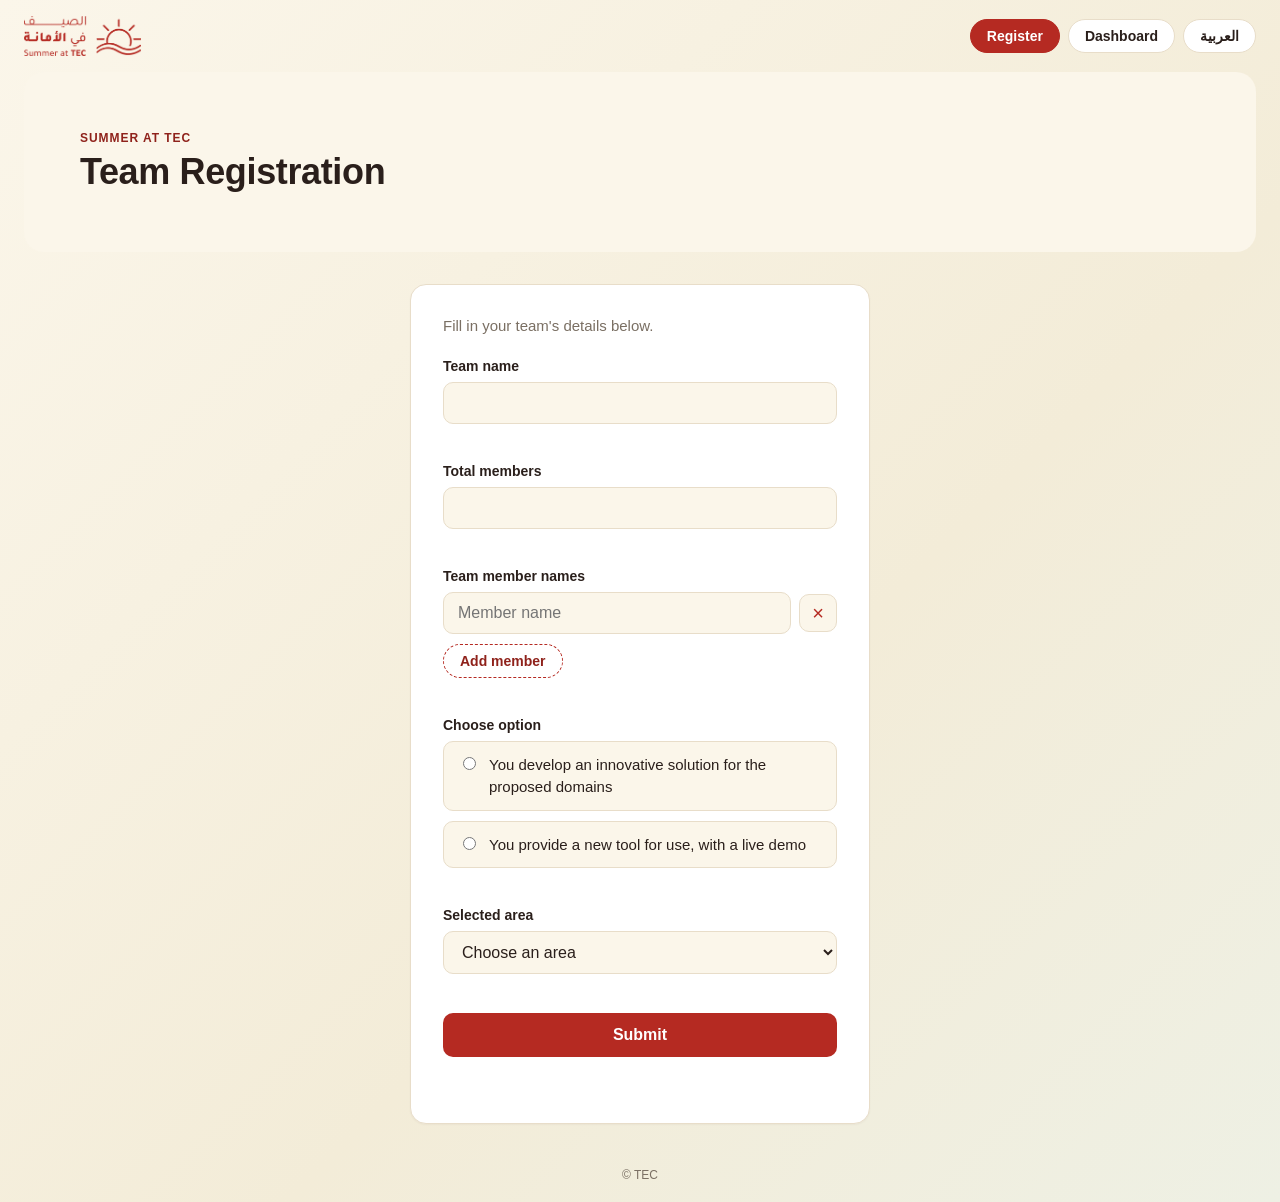
==== index.html @ 9ca66bed "Switch backend from GitHub Issues to Supabase - Form inserts a row via the Supabase REST API using t" ====
<!doctype html>
<html lang="en" dir="ltr">
<head>
  <meta charset="utf-8" />
  <meta name="viewport" content="width=device-width, initial-scale=1" />
  <title>Summer at TEC — Team Registration</title>
  <meta name="description" content="Team registration form." />
  <link rel="stylesheet" href="style.css" />
</head>
<body>
  <header class="topbar">
    <div class="brand">
      <img src="assets/logo.png" alt="Summer at TEC" />
    </div>
    <nav class="topbar-actions">
      <a class="pill-link active" href="index.html" data-i18n="nav_form">Register</a>
      <a class="pill-link" href="dashboard.html" data-i18n="nav_dashboard">Dashboard</a>
      <button type="button" class="pill-button" id="lang-toggle" data-i18n="lang_toggle">العربية</button>
    </nav>
  </header>

  <div class="hero">
    <div class="hero-inner">
      <p class="hero-eyebrow" data-i18n="campaign">Summer at TEC</p>
      <h1 data-i18n="page_title">Team Registration</h1>
    </div>
  </div>

  <main>
    <div class="card">
      <p class="subtitle" data-i18n="subtitle">Fill in your team's details below.</p>

      <form id="signup-form" novalidate>
        <div class="field">
          <label for="team_name" data-i18n="label_team_name">Team name</label>
          <input type="text" id="team_name" name="team_name" required />
          <p class="error" data-error-for="team_name"></p>
        </div>

        <div class="field">
          <label for="total_members" data-i18n="label_total_members">Total members</label>
          <input type="number" id="total_members" name="total_members" min="1" step="1" inputmode="numeric" required />
          <p class="error" data-error-for="total_members"></p>
        </div>

        <div class="field">
          <label data-i18n="label_members">Team member names</label>
          <div id="members-list" class="members-list"></div>
          <button type="button" id="add-member-btn" class="add-member-btn" data-i18n="add_member">Add member</button>
          <p class="error" data-error-for="members"></p>
        </div>

        <div class="field">
          <label data-i18n="label_option">Choose option</label>
          <div class="radio-group" role="radiogroup">
            <label class="radio-option">
              <input type="radio" name="option" value="solution" required />
              <span data-i18n="option_solution">You develop an innovative solution for the proposed domains</span>
            </label>
            <label class="radio-option">
              <input type="radio" name="option" value="demo" required />
              <span data-i18n="option_demo">You provide a new tool for use, with a live demo</span>
            </label>
          </div>
          <p class="error" data-error-for="option"></p>
        </div>

        <div class="field">
          <label for="area" data-i18n="label_area">Selected area</label>
          <select id="area" name="area" required>
            <option value="" disabled selected data-i18n="area_placeholder">Choose an area</option>
            <option value="project_management" data-i18n="area_project_management">Project Management</option>
            <option value="governance" data-i18n="area_governance">Governance</option>
            <option value="data_analysis" data-i18n="area_data_analysis">Data Analysis</option>
            <option value="government_communication" data-i18n="area_government_communication">Government Communication</option>
            <option value="happiness_surveys" data-i18n="area_happiness_surveys">Happiness Surveys</option>
            <option value="admin" data-i18n="area_admin">Admin</option>
            <option value="excellence_assessment" data-i18n="area_excellence_assessment">Excellence Assessment</option>
          </select>
          <p class="error" data-error-for="area"></p>
        </div>

        <button type="submit" id="submit-btn" data-i18n="submit">Submit</button>

        <p class="status" id="form-status" role="status" aria-live="polite"></p>
      </form>
    </div>
  </main>

  <footer>&copy; TEC</footer>

  <script src="config.js"></script>
  <script src="i18n.js"></script>
  <script src="form.js"></script>
</body>
</html>
---- style.css ----
@font-face {
  font-family: "Dubai";
  src: local("Dubai"), local("Dubai-Regular");
  font-weight: 400;
}
@font-face {
  font-family: "Dubai";
  src: local("Dubai Medium"), local("Dubai-Medium");
  font-weight: 500;
}
@font-face {
  font-family: "Dubai";
  src: local("Dubai Bold"), local("Dubai-Bold");
  font-weight: 700;
}

:root {
  color-scheme: light;
  --primary: #b52a22;
  --primary-dark: #8f221b;
  --coral: #e1a496;
  --sage: #c3c8ab;
  --cream: #fbf6ea;
  --cream-deep: #f3ecd8;
  --surface: #ffffff;
  --text: #2a1f1b;
  --muted: #7a6f63;
  --border: #e8ddc9;
  --error: #b3261e;
  --success: #4c6b3f;
}

* {
  box-sizing: border-box;
}

html,
body {
  margin: 0;
}

body {
  min-height: 100dvh;
  background: linear-gradient(135deg, var(--cream) 0%, var(--cream-deep) 60%, #eef0e4 100%);
  color: var(--text);
  font-family: "Dubai", "Noto Sans Arabic", "Segoe UI", Tahoma, Arial, sans-serif;
  display: flex;
  flex-direction: column;
}

[dir="rtl"] body {
  font-family: "Dubai", "Noto Sans Arabic", "Segoe UI", Tahoma, Arial, sans-serif;
}

a {
  color: var(--primary);
}

.topbar {
  display: flex;
  align-items: center;
  justify-content: space-between;
  gap: 16px;
  padding: 16px 24px;
  flex-wrap: wrap;
}

.brand {
  display: flex;
  align-items: center;
  gap: 12px;
}

.brand img {
  height: 40px;
  width: auto;
}

.brand-name {
  font-weight: 700;
  font-size: 1.0625rem;
  color: var(--primary-dark);
}

.topbar-actions {
  display: flex;
  align-items: center;
  gap: 8px;
}

.pill-link,
.pill-button {
  display: inline-flex;
  align-items: center;
  gap: 6px;
  padding: 8px 16px;
  border-radius: 999px;
  border: 1px solid var(--border);
  background: var(--surface);
  color: var(--text);
  font-size: 0.875rem;
  font-weight: 600;
  text-decoration: none;
  cursor: pointer;
  font-family: inherit;
}

.pill-link:hover,
.pill-button:hover {
  border-color: var(--primary);
  color: var(--primary-dark);
}

.pill-link.active {
  background: var(--primary);
  border-color: var(--primary);
  color: #fff;
}

.hero {
  position: relative;
  margin: 0 24px 8px;
  border-radius: 20px;
  overflow: hidden;
  background-color: var(--cream);
  background-image: url("https://d8j0ntlcm91z4.cloudfront.net/user_3F08WW2hRYVcZrOzkfzmHyk3agR/hf_20260720_075810_30eb5ed9-5850-4d2b-bcec-ac8f29a29889.png");
  background-size: cover;
  background-position: center;
  min-height: 180px;
  display: flex;
  align-items: center;
}

.hero-inner {
  padding: 32px clamp(20px, 5vw, 56px);
}

.hero-eyebrow {
  text-transform: uppercase;
  letter-spacing: 0.08em;
  font-size: 0.75rem;
  font-weight: 700;
  color: var(--primary-dark);
  margin: 0 0 6px;
}

[dir="rtl"] .hero-eyebrow {
  letter-spacing: 0;
}

.hero h1 {
  font-size: clamp(1.5rem, 3vw, 2.25rem);
  margin: 0;
  color: var(--text);
  letter-spacing: -0.01em;
}

main {
  flex: 1;
  display: flex;
  justify-content: center;
  padding: 24px;
}

.card {
  width: 100%;
  max-width: 460px;
  background: var(--surface);
  border: 1px solid var(--border);
  border-radius: 16px;
  padding: 32px;
  box-shadow: 0 1px 2px rgba(42, 31, 27, 0.04);
}

.subtitle {
  margin: 0 0 24px;
  color: var(--muted);
  font-size: 0.9375rem;
}

.field {
  margin-bottom: 20px;
}

.field > label {
  display: block;
  font-size: 0.875rem;
  font-weight: 700;
  margin-bottom: 8px;
}

input[type="text"],
input[type="number"],
select {
  width: 100%;
  padding: 11px 14px;
  font-size: 1rem;
  color: var(--text);
  background: var(--cream);
  border: 1px solid var(--border);
  border-radius: 10px;
  font-family: inherit;
}

input:focus,
select:focus {
  outline: 2px solid var(--primary);
  outline-offset: 1px;
}

input[aria-invalid="true"],
select[aria-invalid="true"] {
  border-color: var(--error);
}

.members-list {
  display: flex;
  flex-direction: column;
  gap: 8px;
}

.member-row {
  display: flex;
  align-items: center;
  gap: 8px;
}

.member-row input {
  flex: 1;
}

.member-remove {
  flex-shrink: 0;
  width: 38px;
  height: 38px;
  border-radius: 10px;
  border: 1px solid var(--border);
  background: var(--cream);
  color: var(--primary);
  font-size: 1.25rem;
  line-height: 1;
  cursor: pointer;
  font-family: inherit;
}

.member-remove:hover {
  border-color: var(--primary);
  background: #fdf1ee;
}

.add-member-btn {
  margin-top: 10px;
  padding: 8px 16px;
  border-radius: 999px;
  border: 1px dashed var(--primary);
  background: transparent;
  color: var(--primary-dark);
  font-size: 0.875rem;
  font-weight: 700;
  cursor: pointer;
  font-family: inherit;
}

.add-member-btn:hover {
  background: #fdf1ee;
}

.member-names {
  margin: 0;
  padding-inline-start: 18px;
}

.member-names li {
  margin-bottom: 2px;
}

.radio-group {
  display: flex;
  flex-direction: column;
  gap: 10px;
}

.radio-option {
  display: flex;
  align-items: flex-start;
  gap: 10px;
  padding: 12px 14px;
  border: 1px solid var(--border);
  border-radius: 10px;
  background: var(--cream);
  cursor: pointer;
}

.radio-option:has(input:checked) {
  border-color: var(--primary);
  background: #fdf1ee;
}

.radio-option input {
  margin-top: 3px;
  accent-color: var(--primary);
  flex-shrink: 0;
}

.radio-option span {
  font-size: 0.9375rem;
  line-height: 1.45;
}

.error {
  margin: 6px 0 0;
  font-size: 0.8125rem;
  color: var(--error);
  min-height: 1em;
}

button[type="submit"] {
  width: 100%;
  padding: 13px 16px;
  font-size: 1rem;
  font-weight: 700;
  color: #fff;
  background: var(--primary);
  border: none;
  border-radius: 10px;
  cursor: pointer;
  font-family: inherit;
  transition: transform 0.1s ease, opacity 0.15s ease;
}

button[type="submit"]:hover {
  opacity: 0.92;
}

button[type="submit"]:active {
  transform: translateY(1px);
}

button[type="submit"]:disabled {
  opacity: 0.6;
  cursor: not-allowed;
}

.status {
  margin: 16px 0 0;
  font-size: 0.875rem;
  text-align: center;
  min-height: 1.25em;
}

.status[data-state="success"] {
  color: var(--success);
}

.status[data-state="error"] {
  color: var(--error);
}

footer {
  text-align: center;
  padding: 20px;
  font-size: 0.75rem;
  color: var(--muted);
}

/* Dashboard */
.dashboard-wrap {
  width: 100%;
  max-width: 960px;
}

.dashboard-header {
  display: flex;
  align-items: center;
  justify-content: space-between;
  gap: 12px;
  margin-bottom: 16px;
  flex-wrap: wrap;
}

.table-card {
  background: var(--surface);
  border: 1px solid var(--border);
  border-radius: 16px;
  overflow: hidden;
}

table {
  width: 100%;
  border-collapse: collapse;
  font-size: 0.9375rem;
}

thead th {
  text-align: start;
  background: var(--cream-deep);
  color: var(--primary-dark);
  font-weight: 700;
  padding: 12px 16px;
  border-bottom: 1px solid var(--border);
  white-space: nowrap;
}

tbody td {
  padding: 12px 16px;
  border-bottom: 1px solid var(--border);
  vertical-align: top;
}

tbody tr:last-child td {
  border-bottom: none;
}

.tag {
  display: inline-block;
  padding: 3px 10px;
  border-radius: 999px;
  background: var(--sage);
  color: #384526;
  font-size: 0.75rem;
  font-weight: 700;
}

.dashboard-message {
  padding: 40px 16px;
  text-align: center;
  color: var(--muted);
}

@media (prefers-reduced-motion: reduce) {
  button[type="submit"] {
    transition: none;
  }
}

@media (max-width: 640px) {
  table,
  thead,
  tbody,
  th,
  td,
  tr {
    display: block;
  }
  thead tr {
    display: none;
  }
  tbody tr {
    border-bottom: 1px solid var(--border);
    padding: 12px 16px;
  }
  tbody td {
    border: none;
    padding: 4px 0;
  }
  tbody td::before {
    content: attr(data-label);
    display: block;
    font-size: 0.75rem;
    font-weight: 700;
    color: var(--primary-dark);
  }
}
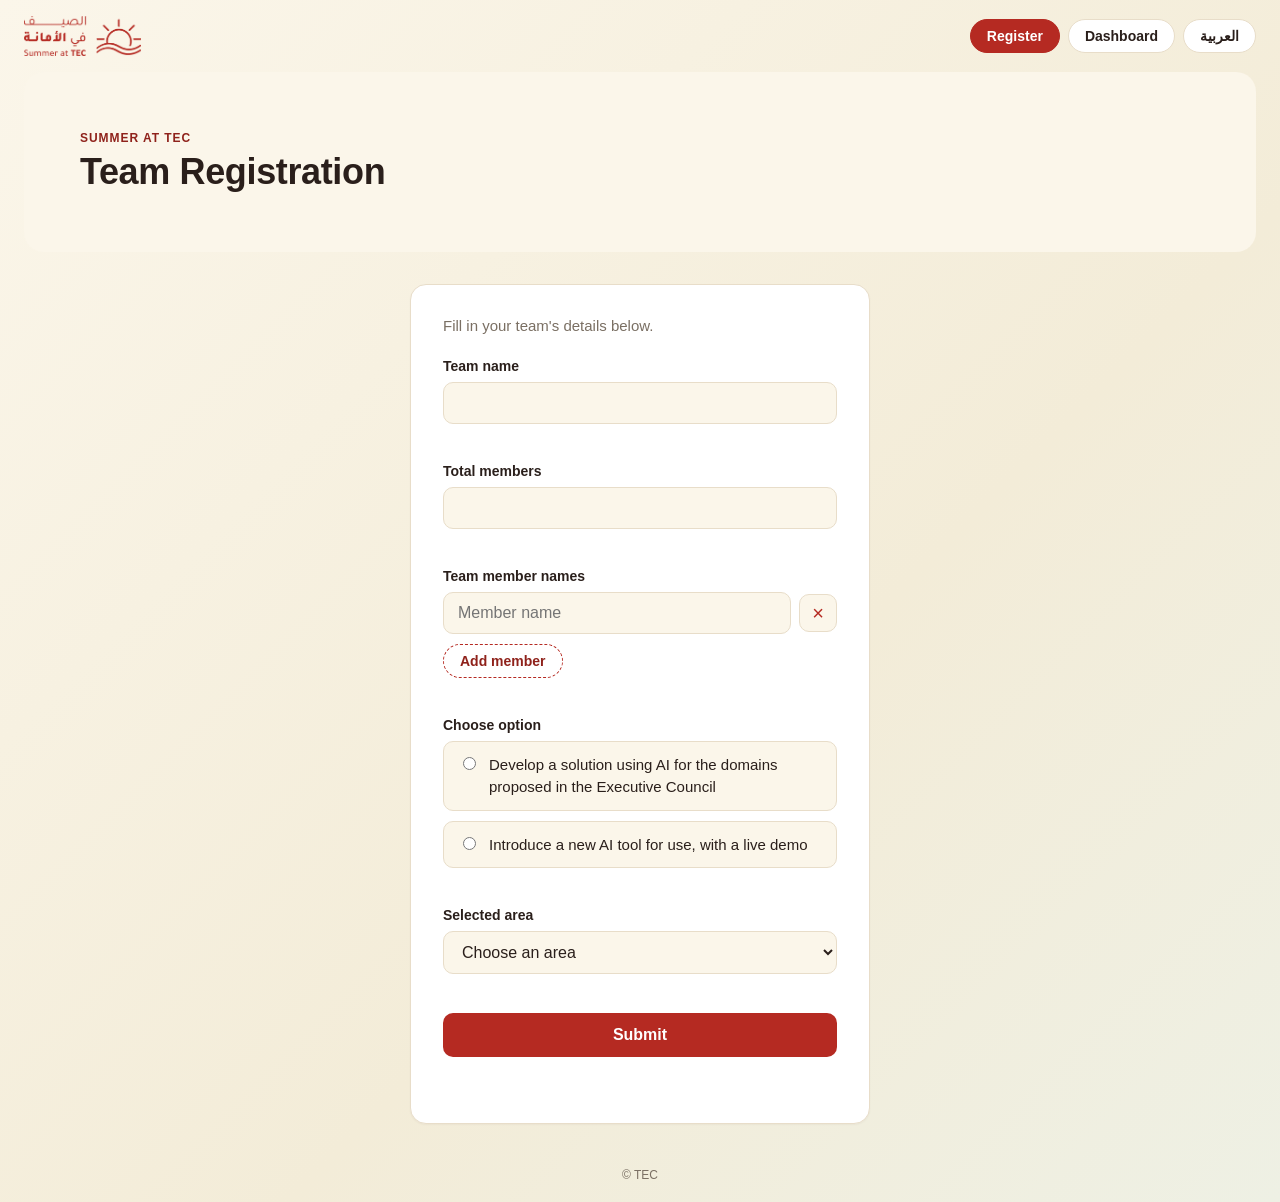
==== commit 0b619cd4: "Update Choose option labels to AI-focused Executive Council wording (AR + EN)" ====
--- a/index.html
+++ b/index.html
@@ -55,11 +55,11 @@
           <div class="radio-group" role="radiogroup">
             <label class="radio-option">
               <input type="radio" name="option" value="solution" required />
-              <span data-i18n="option_solution">You develop an innovative solution for the proposed domains</span>
+              <span data-i18n="option_solution">Develop a solution using AI for the domains proposed in the Executive Council</span>
             </label>
             <label class="radio-option">
               <input type="radio" name="option" value="demo" required />
-              <span data-i18n="option_demo">You provide a new tool for use, with a live demo</span>
+              <span data-i18n="option_demo">Introduce a new AI tool for use, with a live demo</span>
             </label>
           </div>
           <p class="error" data-error-for="option"></p>
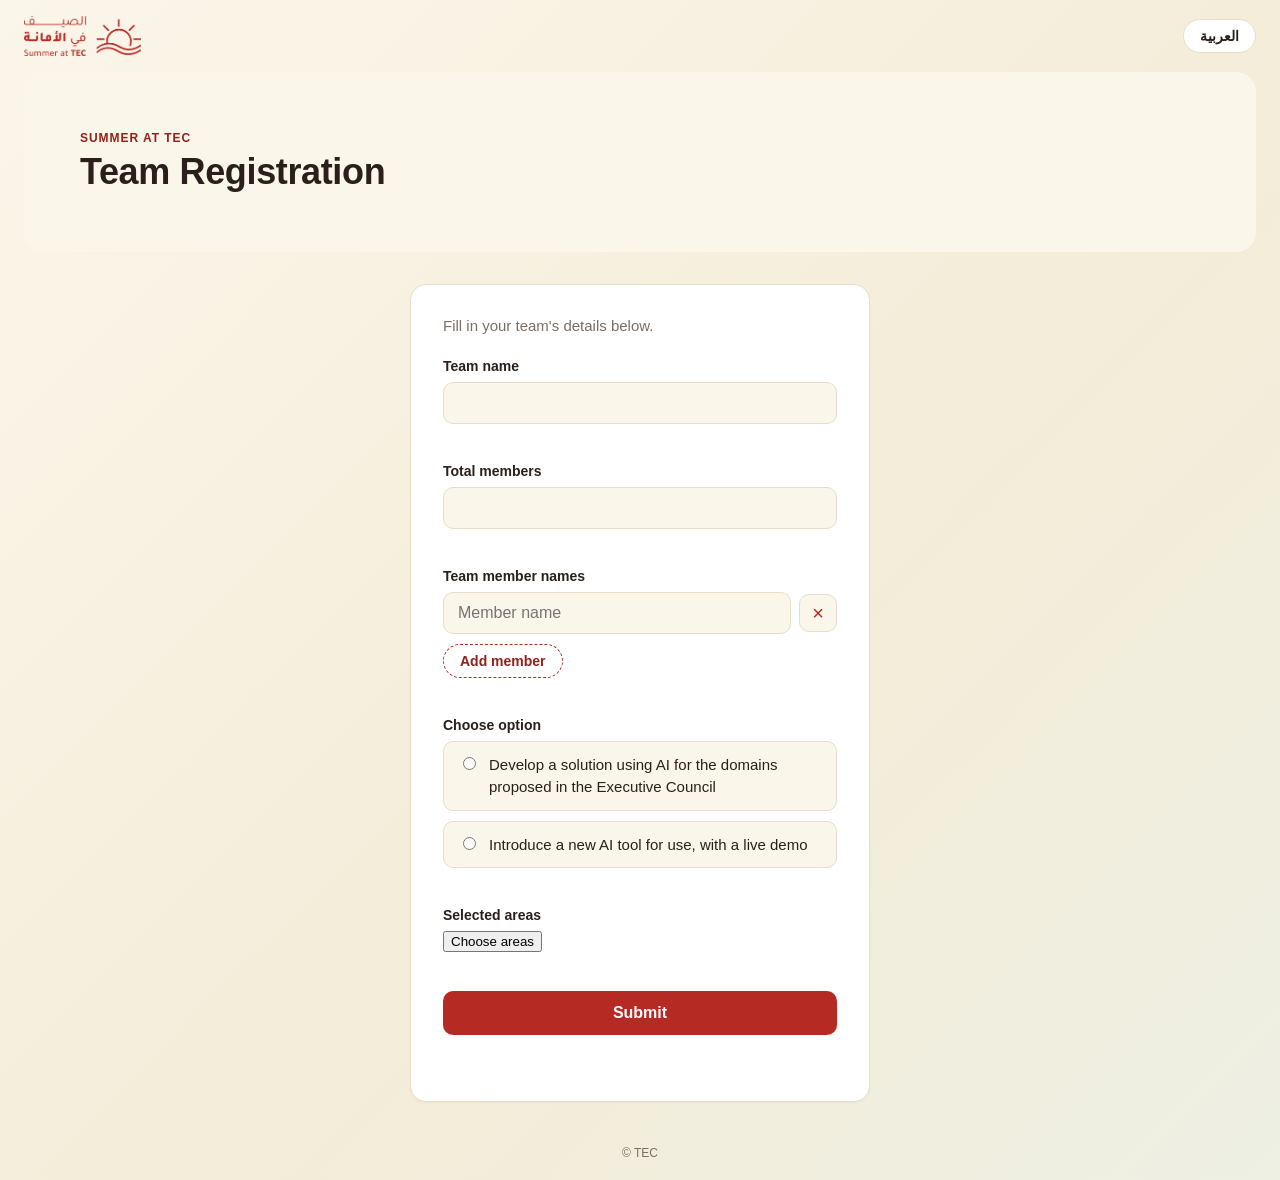
==== commit 4b894e77: "Remove dashboard; make Selected areas a 16-option multi-select dropdown" ====
--- a/index.html
+++ b/index.html
@@ -13,8 +13,6 @@
       <img src="assets/logo.png" alt="Summer at TEC" />
     </div>
     <nav class="topbar-actions">
-      <a class="pill-link active" href="index.html" data-i18n="nav_form">Register</a>
-      <a class="pill-link" href="dashboard.html" data-i18n="nav_dashboard">Dashboard</a>
       <button type="button" class="pill-button" id="lang-toggle" data-i18n="lang_toggle">العربية</button>
     </nav>
   </header>
@@ -66,17 +64,14 @@
         </div>
 
         <div class="field">
-          <label for="area" data-i18n="label_area">Selected area</label>
-          <select id="area" name="area" required>
-            <option value="" disabled selected data-i18n="area_placeholder">Choose an area</option>
-            <option value="project_management" data-i18n="area_project_management">Project Management</option>
-            <option value="governance" data-i18n="area_governance">Governance</option>
-            <option value="data_analysis" data-i18n="area_data_analysis">Data Analysis</option>
-            <option value="government_communication" data-i18n="area_government_communication">Government Communication</option>
-            <option value="happiness_surveys" data-i18n="area_happiness_surveys">Happiness Surveys</option>
-            <option value="admin" data-i18n="area_admin">Admin</option>
-            <option value="excellence_assessment" data-i18n="area_excellence_assessment">Excellence Assessment</option>
-          </select>
+          <label id="area-label" data-i18n="label_area">Selected areas</label>
+          <div class="multiselect" id="area-select">
+            <button type="button" class="multiselect-trigger" id="area-trigger" aria-haspopup="true" aria-expanded="false">
+              <span id="area-value" class="multiselect-placeholder" data-i18n="area_placeholder">Choose areas</span>
+              <span class="multiselect-caret" aria-hidden="true"></span>
+            </button>
+            <div class="multiselect-panel" id="area-panel" role="group" aria-labelledby="area-label" hidden></div>
+          </div>
           <p class="error" data-error-for="area"></p>
         </div>
 
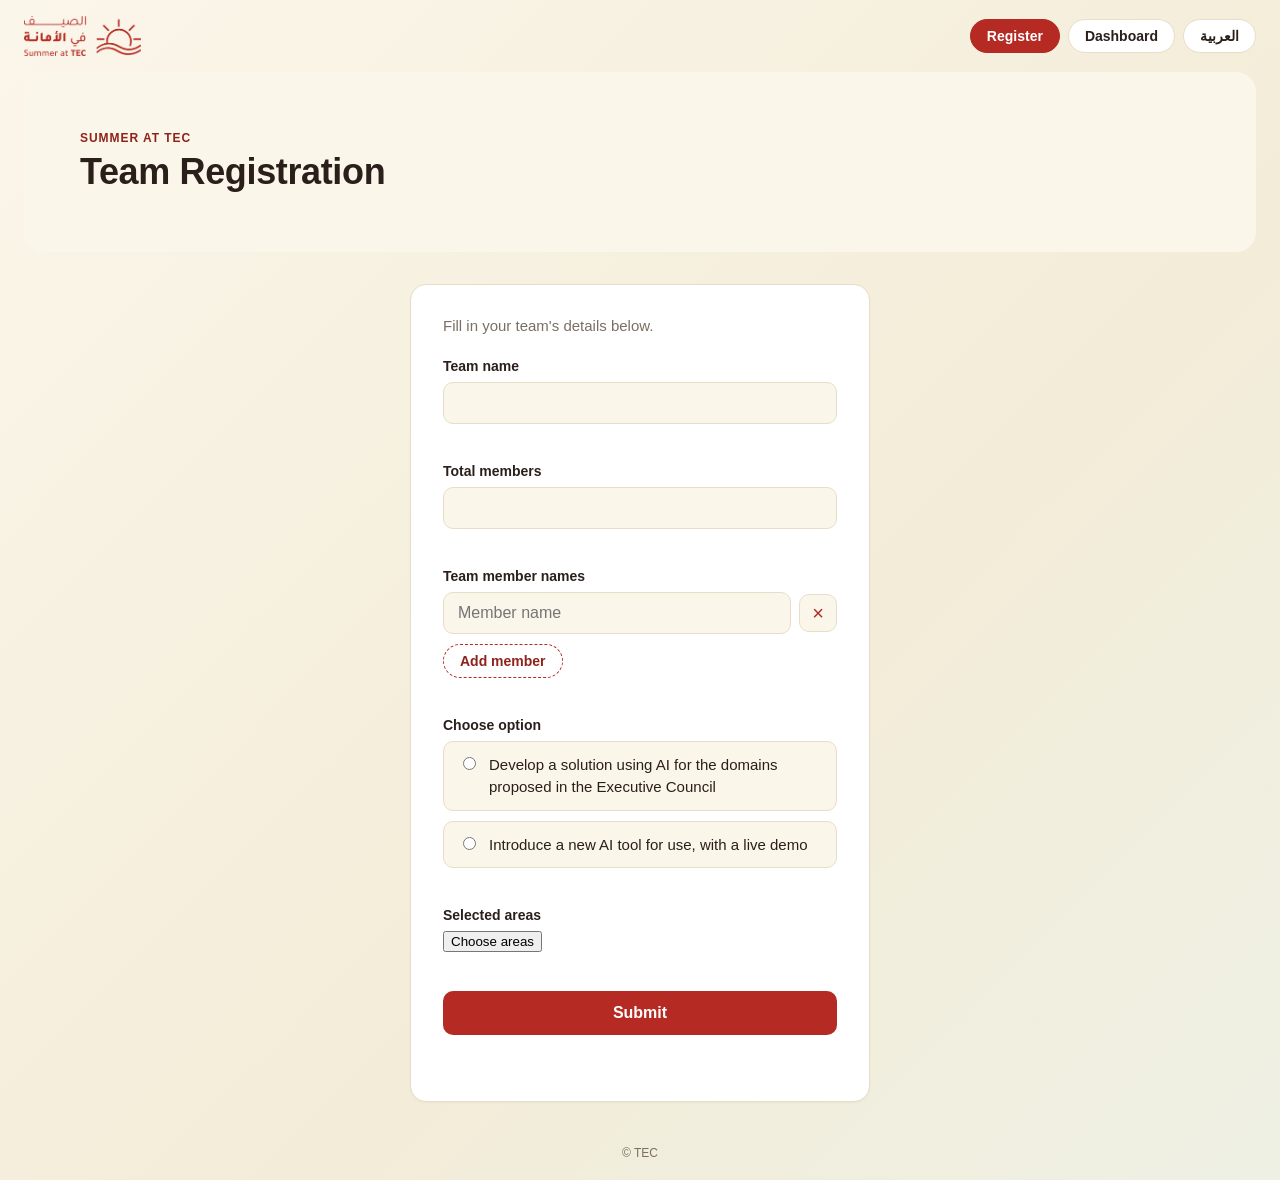
==== commit 51e3326d: "Dashboard: add Supabase Auth login, stats, refresh; restrict reads to authenticated" ====
--- a/index.html
+++ b/index.html
@@ -10,9 +10,11 @@
 <body>
   <header class="topbar">
     <div class="brand">
-      <img src="assets/logo.png" alt="Summer at TEC" />
+      <img src="https://meeraibrahim09-cyber.github.io/ai-challenge/assets/logo.png" alt="Summer at TEC" />
     </div>
     <nav class="topbar-actions">
+      <a class="pill-link active" href="index.html" data-i18n="nav_form">Register</a>
+      <a class="pill-link" href="dashboard.html" data-i18n="nav_dashboard">Dashboard</a>
       <button type="button" class="pill-button" id="lang-toggle" data-i18n="lang_toggle">العربية</button>
     </nav>
   </header>
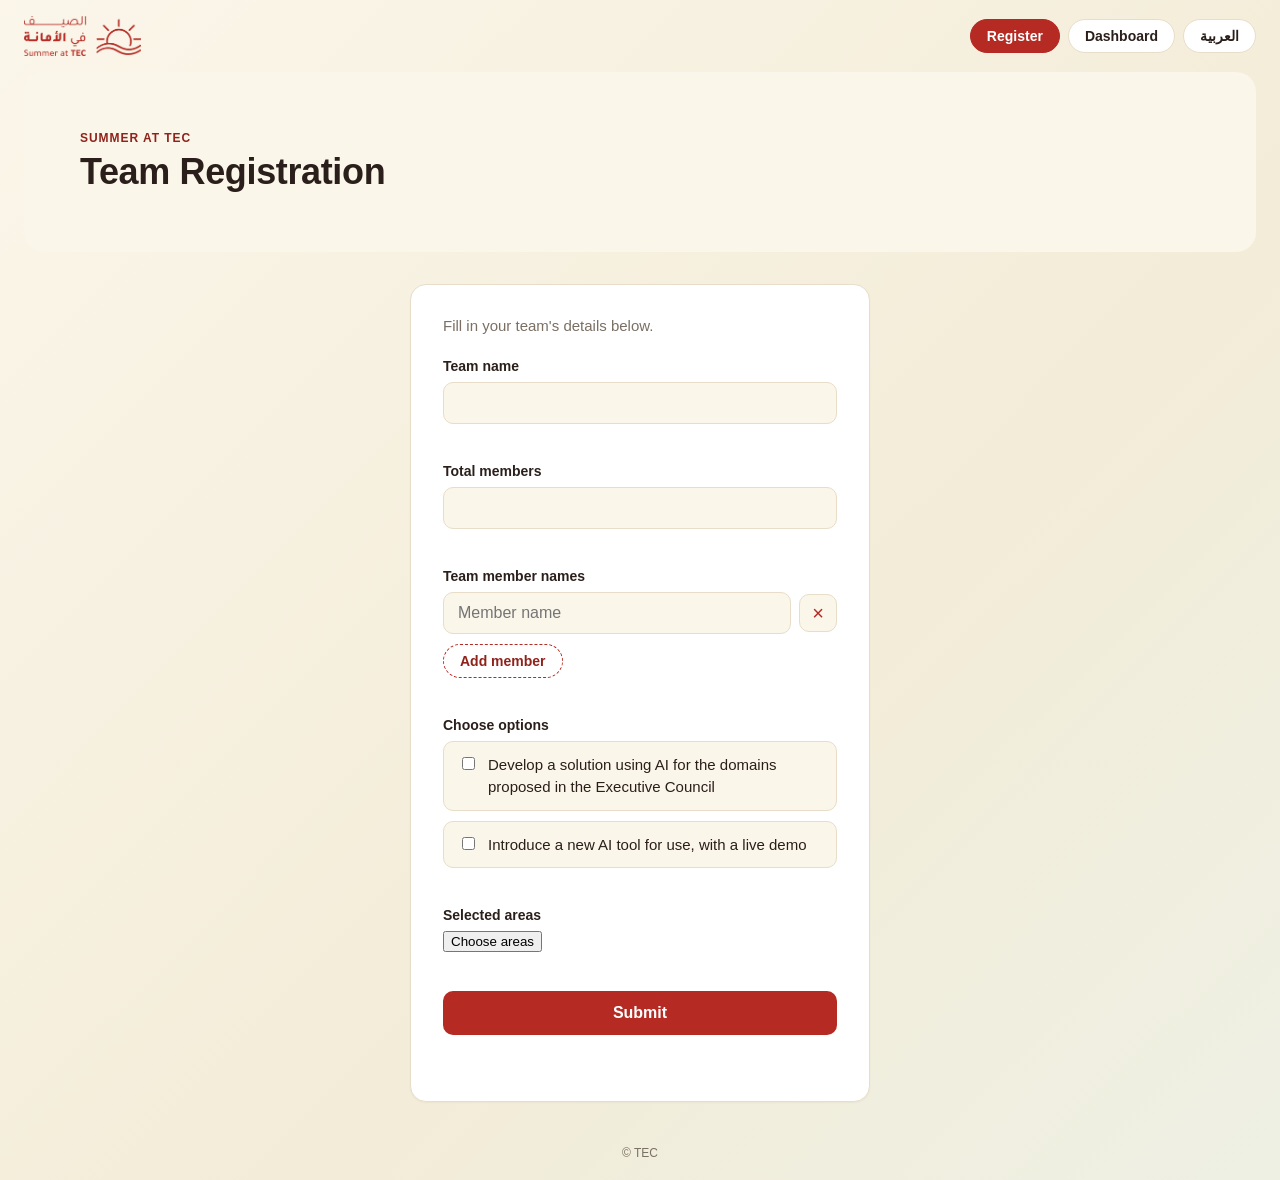
==== commit 3fb63d79: "Make Choose options a multi-select (checkboxes); dashboard shows multiple option badges" ====
--- a/index.html
+++ b/index.html
@@ -51,14 +51,14 @@
         </div>
 
         <div class="field">
-          <label data-i18n="label_option">Choose option</label>
-          <div class="radio-group" role="radiogroup">
+          <label data-i18n="label_option">Choose options</label>
+          <div class="radio-group" role="group">
             <label class="radio-option">
-              <input type="radio" name="option" value="solution" required />
+              <input type="checkbox" name="option" value="solution" class="option-checkbox" />
               <span data-i18n="option_solution">Develop a solution using AI for the domains proposed in the Executive Council</span>
             </label>
             <label class="radio-option">
-              <input type="radio" name="option" value="demo" required />
+              <input type="checkbox" name="option" value="demo" class="option-checkbox" />
               <span data-i18n="option_demo">Introduce a new AI tool for use, with a live demo</span>
             </label>
           </div>
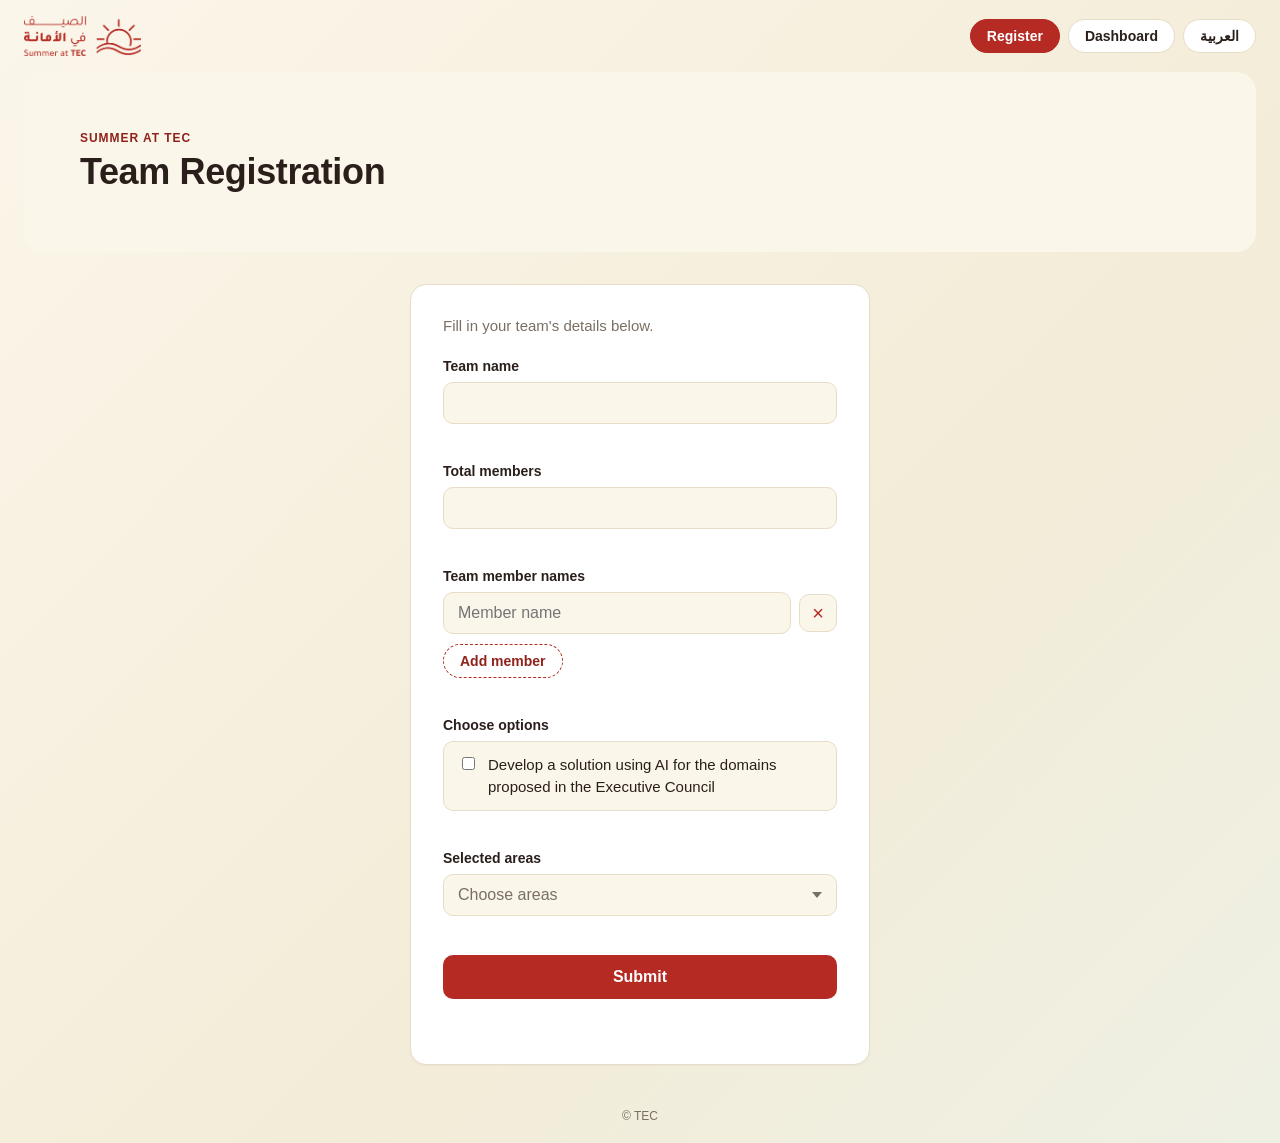
==== commit b214fba2: "Remove live-demo option; cap text inputs at 150 characters Co-Authored-By: Claude Opus 4.8 <noreply@" ====
--- a/index.html
+++ b/index.html
@@ -33,7 +33,7 @@
       <form id="signup-form" novalidate>
         <div class="field">
           <label for="team_name" data-i18n="label_team_name">Team name</label>
-          <input type="text" id="team_name" name="team_name" required />
+          <input type="text" id="team_name" name="team_name" maxlength="150" required />
           <p class="error" data-error-for="team_name"></p>
         </div>
 
@@ -56,10 +56,6 @@
             <label class="radio-option">
               <input type="checkbox" name="option" value="solution" class="option-checkbox" />
               <span data-i18n="option_solution">Develop a solution using AI for the domains proposed in the Executive Council</span>
-            </label>
-            <label class="radio-option">
-              <input type="checkbox" name="option" value="demo" class="option-checkbox" />
-              <span data-i18n="option_demo">Introduce a new AI tool for use, with a live demo</span>
             </label>
           </div>
           <p class="error" data-error-for="option"></p>
--- a/style.css
+++ b/style.css
@@ -123,15 +123,28 @@
   border-radius: 20px;
   overflow: hidden;
   background-color: var(--cream);
-  background-image: url("https://d8j0ntlcm91z4.cloudfront.net/user_3F08WW2hRYVcZrOzkfzmHyk3agR/hf_20260720_075810_30eb5ed9-5850-4d2b-bcec-ac8f29a29889.png");
+  min-height: 180px;
+  display: flex;
+  align-items: center;
+}
+
+.hero::before {
+  content: "";
+  position: absolute;
+  inset: 0;
+  background-image: url("https://d8j0ntlcm91z4.cloudfront.net/user_3F08WW2hRYVcZrOzkfzmHyk3agR/hf_20260721_100816_3aa7be30-c2b5-402a-920b-0bc25512608b.png");
   background-size: cover;
   background-position: center;
-  min-height: 180px;
-  display: flex;
-  align-items: center;
+  z-index: 0;
+}
+
+[dir="rtl"] .hero::before {
+  transform: scaleX(-1);
 }
 
 .hero-inner {
+  position: relative;
+  z-index: 1;
   padding: 32px clamp(20px, 5vw, 56px);
 }
 
@@ -155,6 +168,10 @@
   letter-spacing: -0.01em;
 }
 
+.hero-dashboard::before {
+  background-image: url("https://d8j0ntlcm91z4.cloudfront.net/user_3F08WW2hRYVcZrOzkfzmHyk3agR/hf_20260720_111252_d5501836-679d-48d4-aad0-4797615a2f49.png");
+}
+
 main {
   flex: 1;
   display: flex;
@@ -178,6 +195,13 @@
   font-size: 0.9375rem;
 }
 
+.login-title {
+  margin: 0 0 4px;
+  font-size: 1.375rem;
+  letter-spacing: -0.01em;
+  color: var(--primary-dark);
+}
+
 .field {
   margin-bottom: 20px;
 }
@@ -191,6 +215,8 @@
 
 input[type="text"],
 input[type="number"],
+input[type="email"],
+input[type="password"],
 select {
   width: 100%;
   padding: 11px 14px;
@@ -272,6 +298,87 @@
 
 .member-names li {
   margin-bottom: 2px;
+}
+
+.multiselect {
+  position: relative;
+}
+
+.multiselect-trigger {
+  width: 100%;
+  display: flex;
+  align-items: center;
+  justify-content: space-between;
+  gap: 8px;
+  padding: 11px 14px;
+  font-size: 1rem;
+  font-family: inherit;
+  text-align: start;
+  color: var(--text);
+  background: var(--cream);
+  border: 1px solid var(--border);
+  border-radius: 10px;
+  cursor: pointer;
+}
+
+.multiselect-trigger:focus {
+  outline: 2px solid var(--primary);
+  outline-offset: 1px;
+}
+
+#area-value {
+  flex: 1;
+  min-width: 0;
+  overflow: hidden;
+  text-overflow: ellipsis;
+  white-space: nowrap;
+}
+
+.multiselect-placeholder {
+  color: var(--muted);
+}
+
+.multiselect-caret {
+  flex-shrink: 0;
+  width: 0;
+  height: 0;
+  border-left: 5px solid transparent;
+  border-right: 5px solid transparent;
+  border-top: 6px solid var(--muted);
+}
+
+.multiselect-panel {
+  position: absolute;
+  z-index: 20;
+  top: calc(100% + 4px);
+  inset-inline: 0;
+  max-height: 280px;
+  overflow-y: auto;
+  padding: 6px;
+  background: var(--surface);
+  border: 1px solid var(--border);
+  border-radius: 10px;
+  box-shadow: 0 8px 24px rgba(42, 31, 27, 0.12);
+}
+
+.multiselect-option {
+  display: flex;
+  align-items: center;
+  gap: 10px;
+  padding: 9px 10px;
+  border-radius: 8px;
+  cursor: pointer;
+  font-size: 0.9375rem;
+}
+
+.multiselect-option:hover {
+  background: var(--cream);
+}
+
+.multiselect-option input {
+  flex-shrink: 0;
+  width: auto;
+  accent-color: var(--primary);
 }
 
 .radio-group {
@@ -363,7 +470,6 @@
   color: var(--muted);
 }
 
-/* Dashboard */
 .dashboard-wrap {
   width: 100%;
   max-width: 960px;
@@ -427,9 +533,86 @@
   color: var(--muted);
 }
 
+.stat-grid {
+  display: grid;
+  grid-template-columns: repeat(auto-fit, minmax(150px, 1fr));
+  gap: 12px;
+  margin-bottom: 16px;
+}
+
+.stat-card {
+  display: flex;
+  flex-direction: column;
+  gap: 4px;
+  background: var(--surface);
+  border: 1px solid var(--border);
+  border-radius: 14px;
+  padding: 16px 18px;
+}
+
+.stat-value {
+  font-size: 1.875rem;
+  font-weight: 700;
+  color: var(--primary-dark);
+  line-height: 1.1;
+}
+
+.stat-label {
+  font-size: 0.8125rem;
+  color: var(--muted);
+}
+
+.tag-list {
+  display: flex;
+  flex-wrap: wrap;
+  gap: 4px;
+}
+
+.badge {
+  display: inline-block;
+  padding: 3px 10px;
+  border-radius: 999px;
+  font-size: 0.75rem;
+  font-weight: 700;
+  white-space: nowrap;
+}
+
+.badge-solution {
+  background: #fdece9;
+  color: var(--primary-dark);
+}
+
+.badge-demo {
+  background: #eef1e2;
+  color: #4c6b3f;
+}
+
+.refresh-icon {
+  font-size: 1rem;
+  line-height: 1;
+}
+
+#refresh-btn.is-loading {
+  opacity: 0.6;
+  pointer-events: none;
+}
+
+#refresh-btn.is-loading .refresh-icon {
+  animation: spin 0.8s linear infinite;
+}
+
+@keyframes spin {
+  to {
+    transform: rotate(360deg);
+  }
+}
+
 @media (prefers-reduced-motion: reduce) {
   button[type="submit"] {
     transition: none;
+  }
+  #refresh-btn.is-loading .refresh-icon {
+    animation: none;
   }
 }
 
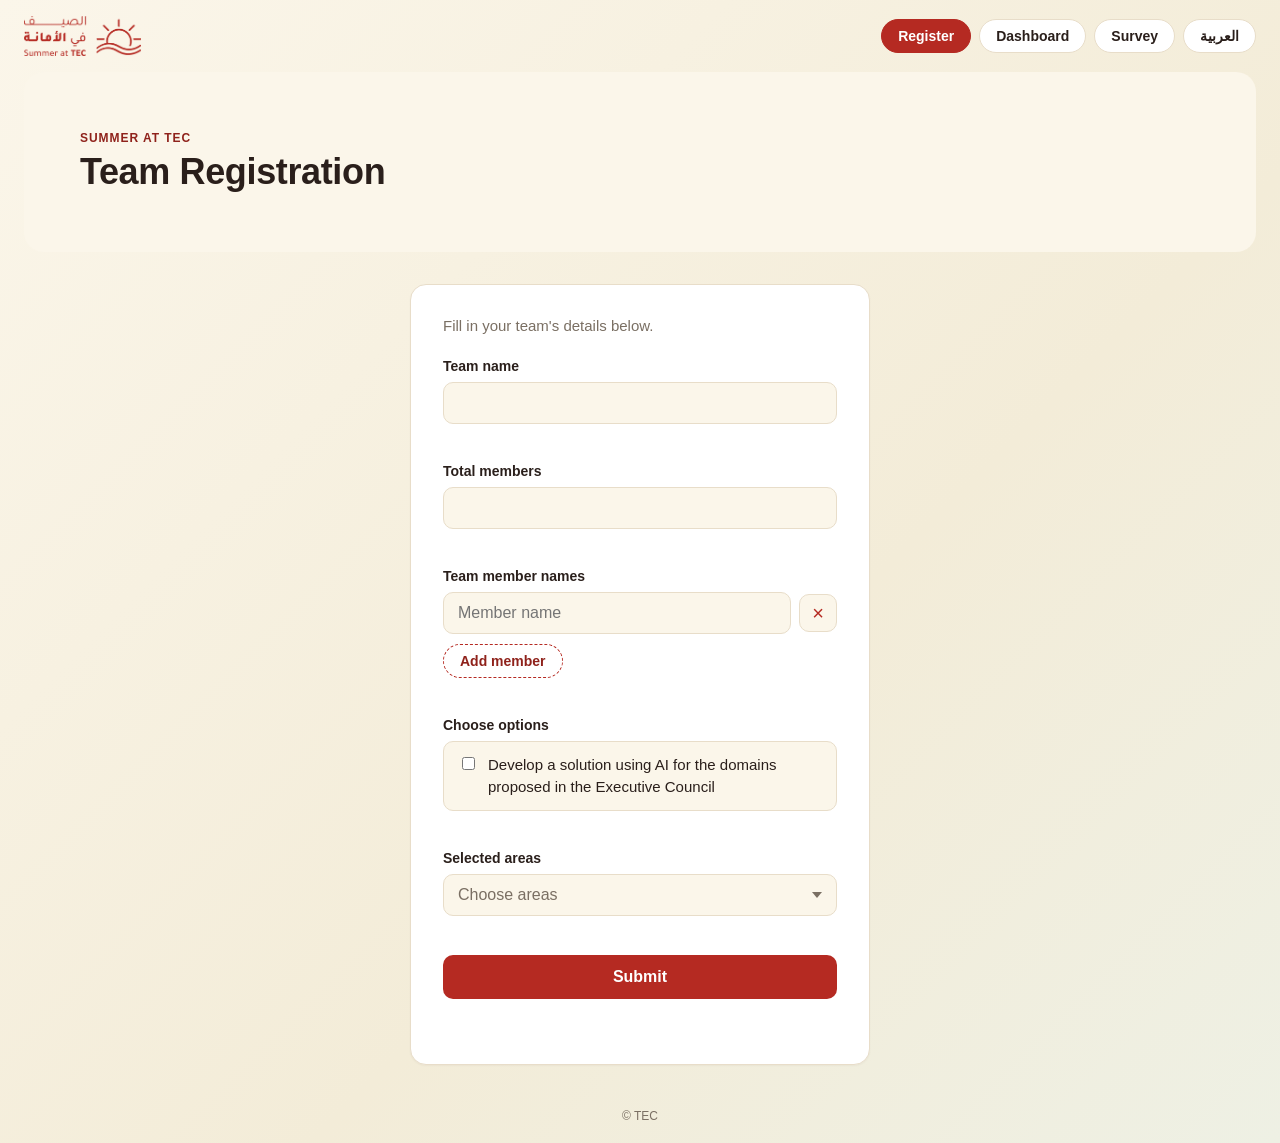
==== commit d30eb839: "Add bilingual session feedback survey page - New survey.html + survey.js with 5 questions (rating, t" ====
--- a/index.html
+++ b/index.html
@@ -15,6 +15,7 @@
     <nav class="topbar-actions">
       <a class="pill-link active" href="index.html" data-i18n="nav_form">Register</a>
       <a class="pill-link" href="dashboard.html" data-i18n="nav_dashboard">Dashboard</a>
+      <a class="pill-link" href="survey.html" data-i18n="nav_survey">Survey</a>
       <button type="button" class="pill-button" id="lang-toggle" data-i18n="lang_toggle">العربية</button>
     </nav>
   </header>
@@ -39,7 +40,7 @@
 
         <div class="field">
           <label for="total_members" data-i18n="label_total_members">Total members</label>
-          <input type="number" id="total_members" name="total_members" min="1" step="1" inputmode="numeric" required />
+          <input type="number" id="total_members" name="total_members" min="1" max="5" step="1" inputmode="numeric" required />
           <p class="error" data-error-for="total_members"></p>
         </div>
 
--- a/style.css
+++ b/style.css
@@ -379,6 +379,68 @@
   flex-shrink: 0;
   width: auto;
   accent-color: var(--primary);
+}
+
+.question-hint {
+  margin: -2px 0 10px;
+  font-size: 0.8125rem;
+  color: var(--muted);
+}
+
+.rating-scale {
+  display: flex;
+  gap: 8px;
+}
+
+.rating-btn {
+  flex: 1;
+  padding: 12px 0;
+  border: 1px solid var(--border);
+  border-radius: 10px;
+  background: var(--cream);
+  color: var(--text);
+  font-size: 1.125rem;
+  font-weight: 700;
+  cursor: pointer;
+  font-family: inherit;
+  transition: background 0.1s ease, border-color 0.1s ease;
+}
+
+.rating-btn:hover {
+  border-color: var(--primary);
+}
+
+.rating-btn.selected {
+  background: var(--primary);
+  border-color: var(--primary);
+  color: #fff;
+}
+
+.rating-captions {
+  display: flex;
+  justify-content: space-between;
+  gap: 8px;
+  margin-top: 8px;
+  font-size: 0.8125rem;
+  color: var(--muted);
+}
+
+textarea {
+  width: 100%;
+  padding: 11px 14px;
+  font-size: 1rem;
+  color: var(--text);
+  background: var(--cream);
+  border: 1px solid var(--border);
+  border-radius: 10px;
+  font-family: inherit;
+  resize: vertical;
+  min-height: 84px;
+}
+
+textarea:focus {
+  outline: 2px solid var(--primary);
+  outline-offset: 1px;
 }
 
 .radio-group {
